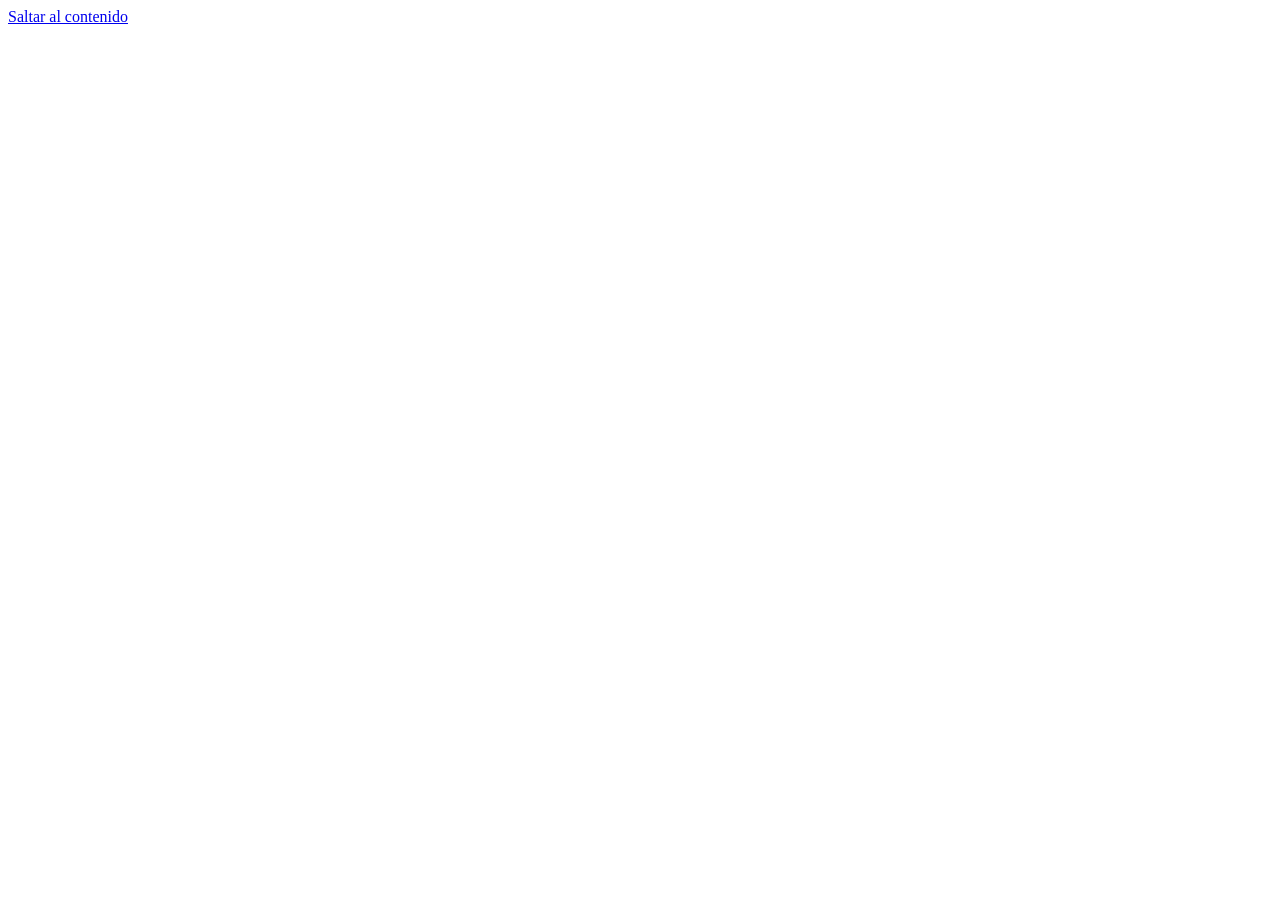
==== index.html @ 6cfa5f67 "Create index.html" ====
<!DOCTYPE html>
<html lang="es-AR">
<head>
<meta charset="utf-8">
<meta name="viewport" content="width=device-width, initial-scale=1">
<title>Bagués by Maricarmen Vázquez — Perfumería, skincare y maquillaje</title>
<meta name="description" content="Fragancias, cuidado de la piel, maquillaje y bienestar Bagués con asesoramiento personalizado de Maricarmen Vázquez, revendedora oficial independiente. Comprá online y coordiná por WhatsApp.">
<meta name="theme-color" content="#1F3A5C">
<link rel="canonical" href="https://ejemplo.com/">

<meta property="og:type" content="website">
<meta property="og:site_name" content="Bagués by Maricarmen Vázquez">
<meta property="og:title" content="Bagués by Maricarmen Vázquez">
<meta property="og:description" content="Celebramos la belleza de ser libre. Fragancias, skincare y maquillaje Bagués con asesoramiento personalizado.">
<meta property="og:image" content="assets/images/hero-brescia.png">
<meta property="og:locale" content="es_AR">
<meta name="twitter:card" content="summary_large_image">

<link rel="icon" href="assets/logos/bagues-logo-positivo.png">
<link rel="preload" href="fonts/jost-400.woff2" as="font" type="font/woff2" crossorigin>
<link rel="preload" href="fonts/cormorant-500i.woff2" as="font" type="font/woff2" crossorigin>
<link rel="stylesheet" href="css/styles.css">

<script type="application/ld+json">
{
  "@context": "https://schema.org",
  "@type": "Store",
  "name": "Bagués by Maricarmen Vázquez",
  "description": "Revendedora oficial independiente de productos Bagués: fragancias, cuidado de la piel, maquillaje y bienestar.",
  "areaServed": "AR",
  "currenciesAccepted": "ARS",
  "paymentAccepted": "Transferencia bancaria, Mercado Pago, Efectivo",
  "founder": { "@type": "Person", "name": "Maricarmen Vázquez", "sameAs": "https://www.linkedin.com/in/maricarmen-v%C3%A1zquez-851774218/" }
}
</script>
</head>
<body>

<a class="btn btn--secondary btn--sm sr-only" href="#main">Saltar al contenido</a>

<div id="header-slot"></div>

<main id="main" tabindex="-1"></main>

<div id="footer-slot"></div>
<div id="overlay-slot"></div>

<p id="live-region" class="sr-only" role="status" aria-live="polite"></p>

<noscript>
  <div style="padding:32px;text-align:center">
    <p>Este sitio necesita JavaScript activado para mostrar el catálogo y el carrito.</p>
    <p>Podés escribirle directamente a Maricarmen por WhatsApp para hacer tu pedido.</p>
  </div>
</noscript>

<script src="js/config.js"></script>
<script src="js/ds.js"></script>
<script src="js/app.js"></script>
</body>
</html>
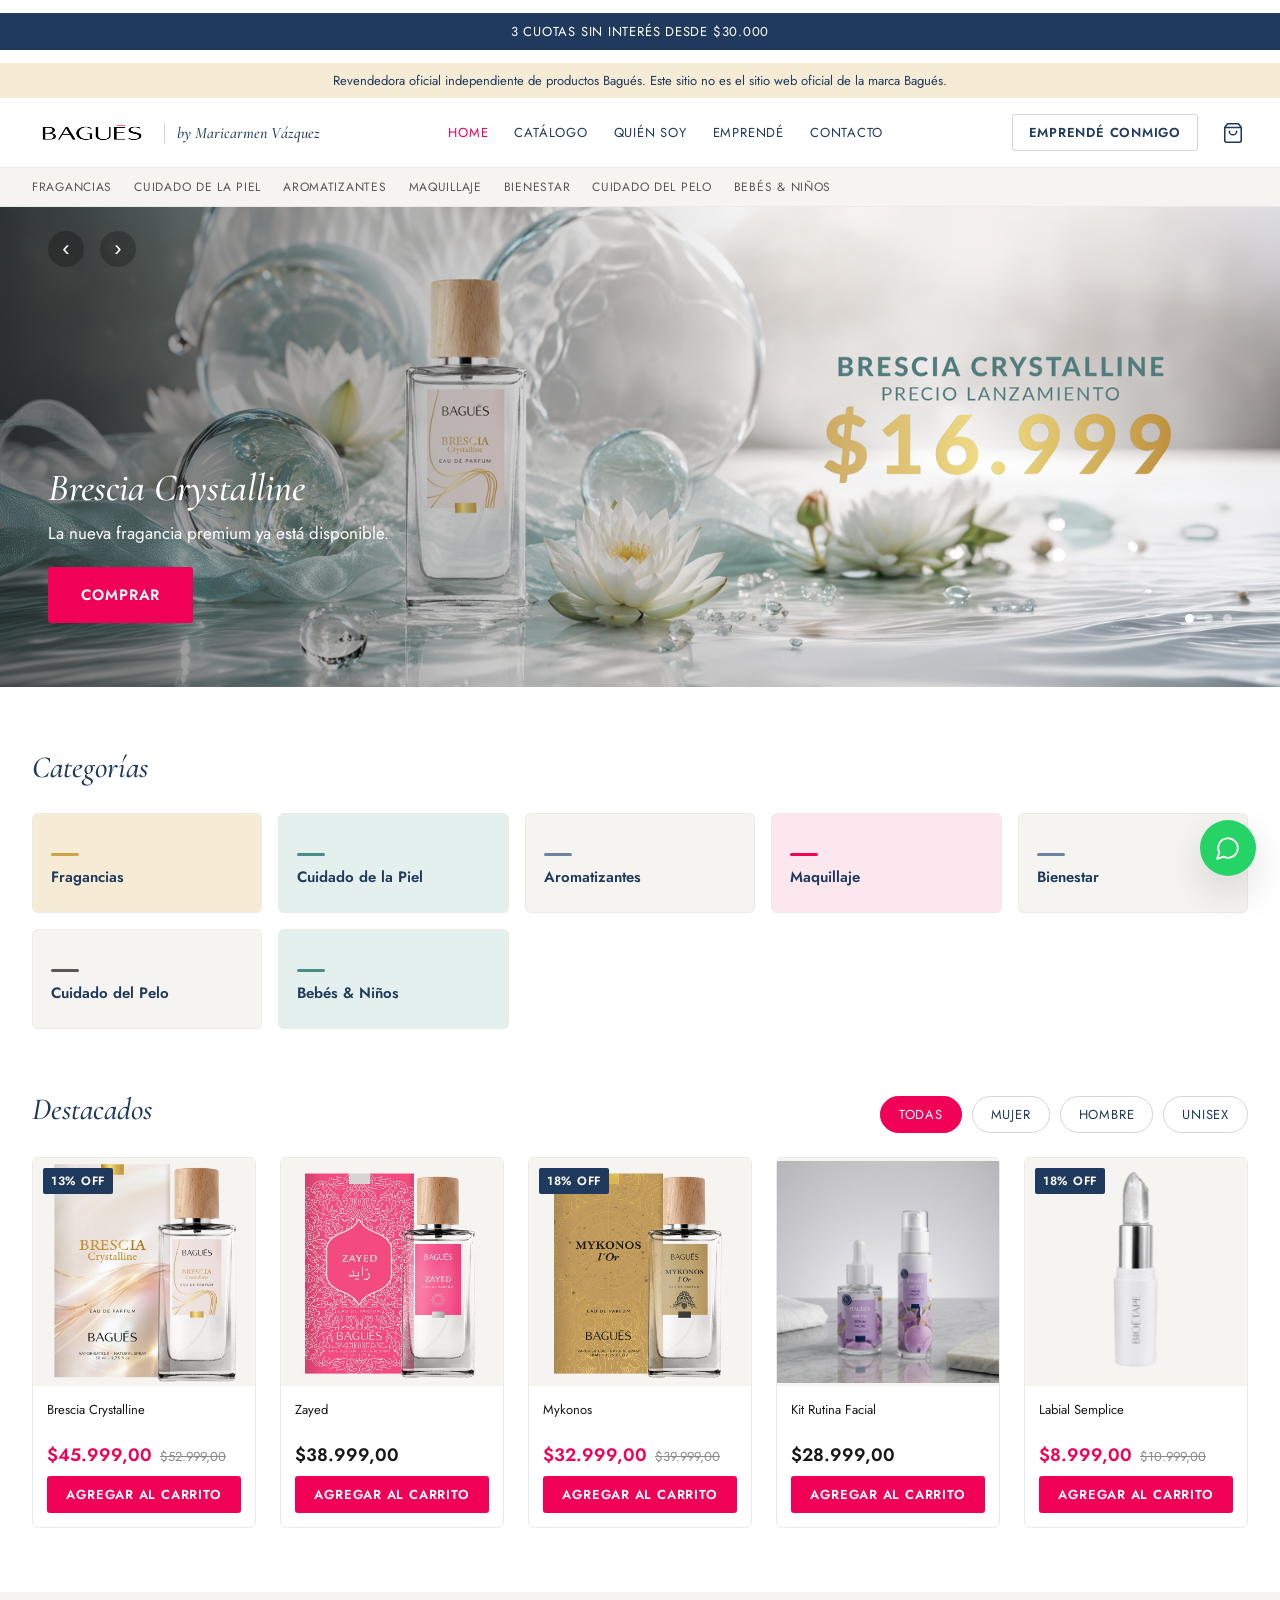
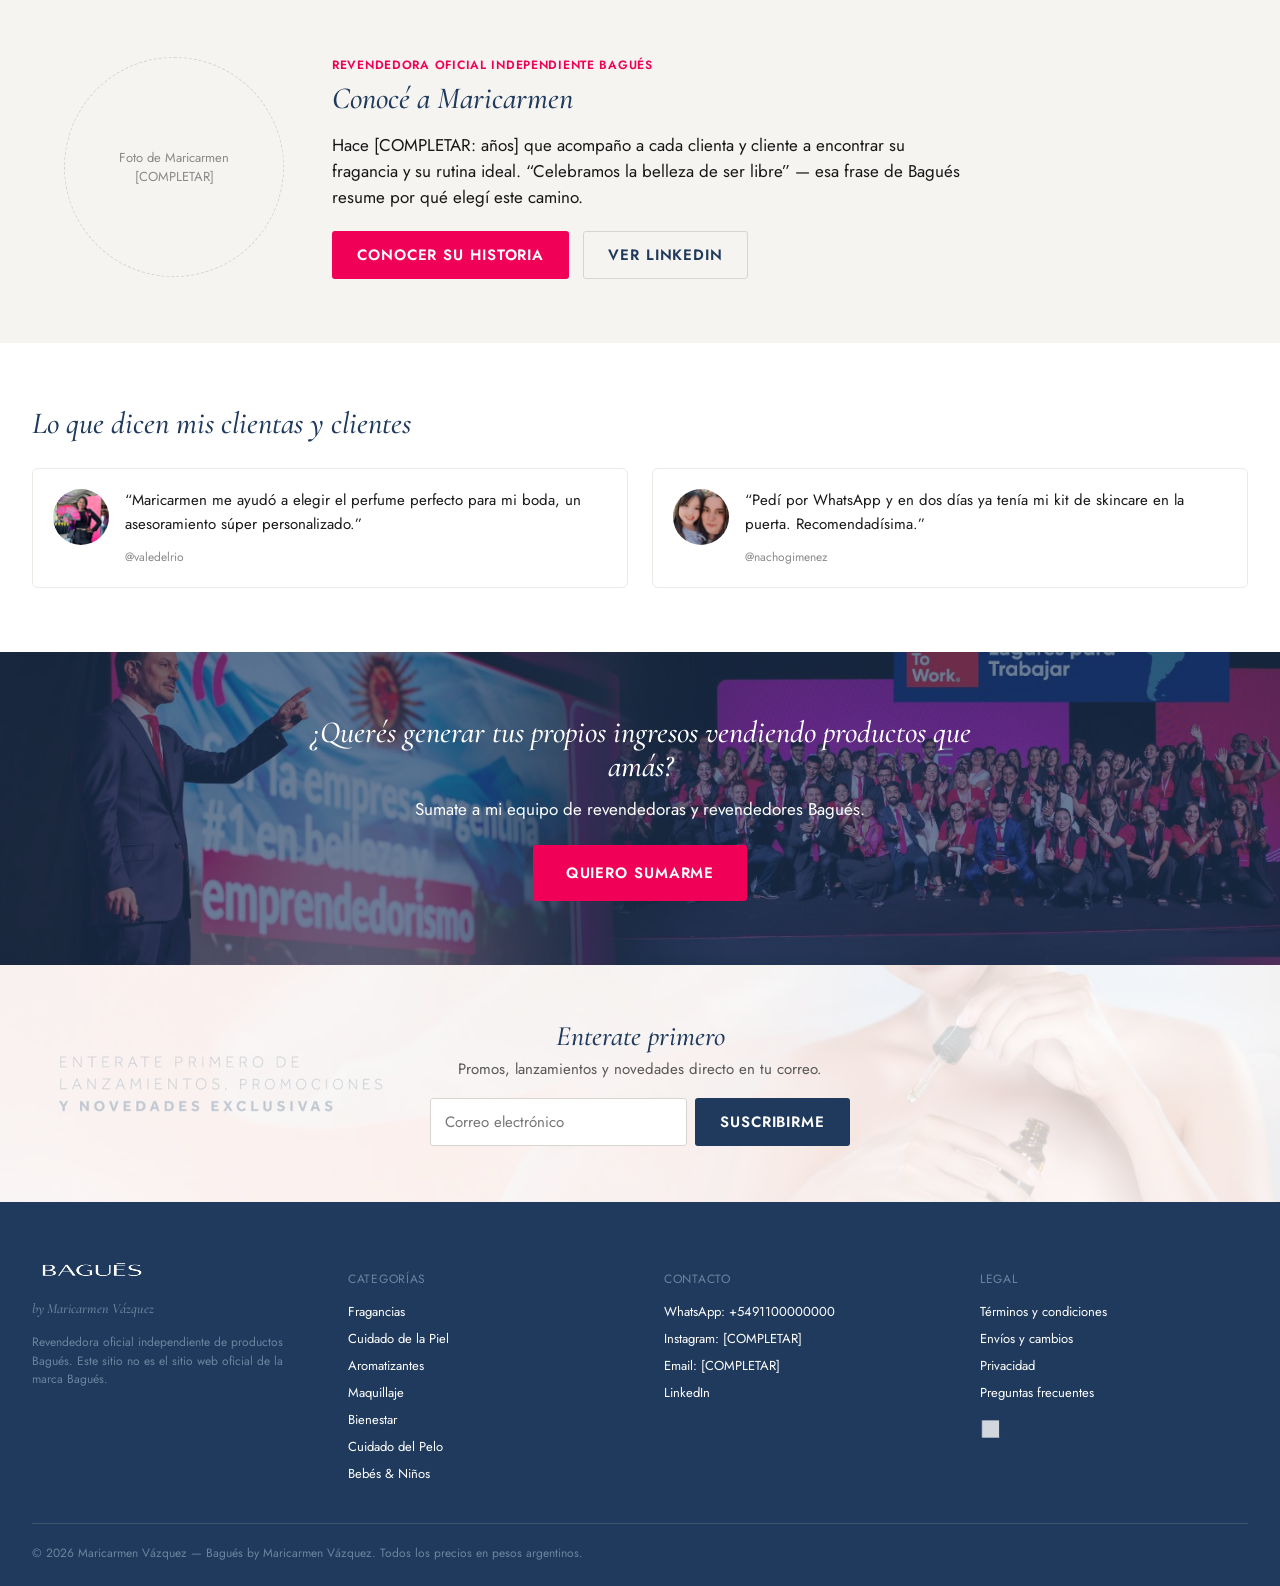
==== commit b2f3e323: "Update index.html" ====
--- a/index.html
+++ b/index.html
@@ -19,6 +19,9 @@
 <link rel="icon" href="assets/logos/bagues-logo-positivo.png">
 <link rel="preload" href="fonts/jost-400.woff2" as="font" type="font/woff2" crossorigin>
 <link rel="preload" href="fonts/cormorant-500i.woff2" as="font" type="font/woff2" crossorigin>
+<link rel="stylesheet" href="css/tokens.colors.css">
+<link rel="stylesheet" href="css/tokens.typography.css">
+<link rel="stylesheet" href="css/tokens.spacing.css">
 <link rel="stylesheet" href="css/styles.css">
 
 <script type="application/ld+json">
--- a/css/tokens.colors.css
+++ b/css/tokens.colors.css
@@ -0,0 +1,47 @@
+:root{
+--pink-100:#FDE7EF;
+--pink-300:#F98CB0;
+--pink-500:#F00056;
+--pink-600:#D0004A;
+--pink-700:#A8003C;
+--navy-900:#1F3A5C;
+--navy-700:#35506E;
+--navy-400:#6B85A0;
+--gold-500:#C9A24B;
+--gold-100:#F6ECD6;
+--teal-500:#4C8C86;
+--teal-100:#E3F0EE;
+--ink:#181818;
+--gray-900:#242424;
+--gray-700:#575757;
+--gray-500:#8A8A8A;
+--gray-300:#D8D4CF;
+--gray-150:#EDEAE5;
+--gray-100:#F6F4F1;
+--white:#FFFFFF;
+--color-primary:var(--pink-500);
+--color-primary-hover:var(--pink-600);
+--color-primary-active:var(--pink-700);
+--color-primary-tint:var(--pink-100);
+--color-secondary:var(--navy-900);
+--color-accent-gold:var(--gold-500);
+--color-accent-teal:var(--teal-500);
+--text-heading:var(--navy-900);
+--text-body:var(--ink);
+--text-muted:var(--gray-700);
+--text-faint:var(--gray-500);
+--text-on-primary:var(--white);
+--text-on-dark:var(--white);
+--surface-page:var(--white);
+--surface-canvas:var(--gray-100);
+--surface-card:var(--white);
+--surface-sunken:var(--gray-100);
+--surface-dark:var(--navy-900);
+--border-default:var(--gray-300);
+--border-subtle:var(--gray-150);
+--border-focus:var(--color-primary);
+--link-color:var(--pink-600);
+--link-color-hover:var(--pink-700);
+--sale-badge-bg:var(--navy-900);
+--sale-badge-text:var(--white);
+}
--- a/css/tokens.typography.css
+++ b/css/tokens.typography.css
@@ -0,0 +1,23 @@
+:root{
+--font-display:'Cormorant Garamond',Georgia,serif;
+--font-sans:'Jost',-apple-system,'Segoe UI',sans-serif;
+--tracking-wide:0.06em;
+--tracking-wider:0.12em;
+--fs-display-xl:clamp(2.75rem,4vw,4.5rem);/* @kind other */
+--fs-display-lg:clamp(2.2rem,3vw,3.25rem);/* @kind other */
+--fs-display-md:clamp(1.6rem,2.4vw,2.25rem);/* @kind other */
+--fs-heading-lg:1.75rem;
+--fs-heading-md:1.375rem;
+--fs-heading-sm:1.125rem;
+--fs-body-lg:1.0625rem;
+--fs-body-md:0.9375rem;
+--fs-body-sm:0.8125rem;
+--fs-label:0.75rem;
+--lh-tight:1.1;/* @kind other */
+--lh-snug:1.3;/* @kind other */
+--lh-normal:1.55;/* @kind other */
+--fw-regular:400;/* @kind other */
+--fw-medium:500;/* @kind other */
+--fw-semibold:600;/* @kind other */
+--fw-bold:700;/* @kind other */
+}
--- a/css/tokens.spacing.css
+++ b/css/tokens.spacing.css
@@ -0,0 +1,12 @@
+:root{
+--space-1:4px;--space-2:8px;--space-3:12px;--space-4:16px;--space-5:20px;
+--space-6:24px;--space-8:32px;--space-10:40px;--space-12:48px;--space-16:64px;
+--space-20:80px;--space-24:96px;
+--container-max:1280px;/* @kind other */
+--radius-xs:2px;--radius-sm:3px;--radius-md:6px;--radius-lg:10px;--radius-pill:999px;
+--shadow-sm:0 1px 3px rgba(24,24,24,0.08);
+--shadow-md:0 6px 20px rgba(24,24,24,0.10);
+--shadow-lg:0 16px 40px rgba(24,24,24,0.14);
+--ease-standard:cubic-bezier(.4,0,.2,1);/* @kind other */
+--dur-fast:150ms;/* @kind other */--dur-base:220ms;/* @kind other */--dur-slow:400ms;/* @kind other */
+}
--- a/css/styles.css
+++ b/css/styles.css
@@ -0,0 +1,246 @@
+/* ==========================================================================
+   Bagués Design System — hoja de estilos de producción
+   Tokens en: tokens.colors.css / tokens.typography.css / tokens.spacing.css
+   ========================================================================== */
+
+@font-face{font-family:'Cormorant Garamond';src:url('../fonts/cormorant-400.woff2') format('woff2');font-weight:400 700;font-style:normal;font-display:swap}
+@font-face{font-family:'Cormorant Garamond';src:url('../fonts/cormorant-500i.woff2') format('woff2');font-weight:400 700;font-style:italic;font-display:swap}
+@font-face{font-family:'Jost';src:url('../fonts/jost-400.woff2') format('woff2');font-weight:400 700;font-style:normal;font-display:swap}
+
+@import url('tokens.colors.css');
+@import url('tokens.typography.css');
+@import url('tokens.spacing.css');
+
+*{box-sizing:border-box}
+html{scroll-behavior:smooth}
+body{margin:0;font-family:var(--font-sans);background:var(--surface-page);color:var(--text-body);min-height:100vh;display:flex;flex-direction:column}
+a{color:var(--link-color);text-decoration:none}
+a:hover{color:var(--link-color-hover)}
+img{max-width:100%}
+::selection{background:var(--pink-100)}
+:focus-visible{outline:2px solid var(--border-focus);outline-offset:2px}
+
+.container{max-width:var(--container-max);margin:0 auto;padding-left:var(--space-8);padding-right:var(--space-8)}
+.display{font-family:var(--font-display);font-style:italic;line-height:var(--lh-tight);color:var(--text-heading)}
+.display-lg{font-size:var(--fs-display-lg)}
+.display-md{font-size:var(--fs-display-md)}
+.h-lg{font-size:var(--fs-heading-lg)}
+.eyebrow{font-size:12px;text-transform:uppercase;letter-spacing:var(--tracking-wide);color:var(--color-primary);font-weight:var(--fw-semibold)}
+.muted{color:var(--text-muted)}
+.faint{color:var(--text-faint)}
+.sr-only{position:absolute;width:1px;height:1px;padding:0;margin:-1px;overflow:hidden;clip:rect(0 0 0 0);white-space:nowrap;border:0}
+
+/* ---------- Botones ---------- */
+.btn{font-family:var(--font-sans);font-weight:var(--fw-semibold);letter-spacing:var(--tracking-wide);text-transform:uppercase;
+  border-radius:var(--radius-sm);border:1px solid transparent;cursor:pointer;display:inline-flex;align-items:center;justify-content:center;gap:8px;
+  transition:background var(--dur-fast) var(--ease-standard),color var(--dur-fast) var(--ease-standard),border-color var(--dur-fast) var(--ease-standard);
+  padding:12px 24px;font-size:var(--fs-body-md);text-decoration:none}
+.btn:hover{text-decoration:none}
+.btn--sm{padding:8px 16px;font-size:var(--fs-body-sm)}
+.btn--lg{padding:16px 32px;font-size:var(--fs-body-md)}
+.btn--primary{background:var(--color-primary);color:var(--text-on-primary)}
+.btn--primary:hover{background:var(--color-primary-hover);color:var(--text-on-primary)}
+.btn--secondary{background:var(--color-secondary);color:var(--white)}
+.btn--secondary:hover{background:var(--navy-700);color:var(--white)}
+.btn--outline{background:transparent;color:var(--color-secondary);border-color:var(--border-default)}
+.btn--outline:hover{background:var(--gray-100);color:var(--color-secondary)}
+.btn--ghost{background:transparent;color:var(--color-secondary)}
+.btn--ghost:hover{background:var(--gray-100)}
+.btn[disabled]{opacity:.5;cursor:not-allowed}
+.btn--block{width:100%}
+
+/* ---------- Formularios ---------- */
+.field{font-family:var(--font-sans);font-size:var(--fs-body-md);padding:12px 14px;border-radius:var(--radius-sm);
+  border:1px solid var(--border-default);outline:none;color:var(--text-body);background:var(--white);width:100%;
+  transition:border-color var(--dur-fast) var(--ease-standard)}
+.field:focus{border-color:var(--border-focus)}
+textarea.field{resize:vertical}
+select.field{appearance:none;background-image:url("data:image/svg+xml;utf8,<svg xmlns='http://www.w3.org/2000/svg' width='12' height='12' viewBox='0 0 24 24' fill='none' stroke='%23575757' stroke-width='2'><path d='m6 9 6 6 6-6'/></svg>");background-repeat:no-repeat;background-position:right 12px center;padding-right:34px}
+.form-stack{display:flex;flex-direction:column;gap:14px}
+.form-error{font-size:var(--fs-body-sm);color:var(--pink-700)}
+.check{display:flex;gap:8px;align-items:flex-start;font-size:var(--fs-body-sm);color:var(--text-muted)}
+
+/* ---------- Badges / pills ---------- */
+.badge-sale{font-family:var(--font-sans);font-weight:var(--fw-semibold);font-size:var(--fs-label);text-transform:uppercase;
+  letter-spacing:var(--tracking-wide);background:var(--sale-badge-bg);color:var(--sale-badge-text);padding:4px 8px;
+  border-radius:var(--radius-xs);display:inline-block}
+.pill{font-family:var(--font-sans);font-size:var(--fs-body-sm);text-transform:uppercase;letter-spacing:var(--tracking-wide);
+  padding:8px 18px;border-radius:var(--radius-pill);border:1px solid var(--border-default);background:transparent;
+  color:var(--text-heading);cursor:pointer;transition:all var(--dur-fast) var(--ease-standard)}
+.pill:hover{border-color:var(--color-primary)}
+.pill.is-active{border-color:var(--color-primary);background:var(--color-primary);color:var(--white)}
+.pills{display:flex;gap:10px;flex-wrap:wrap}
+.tag{padding:8px 16px;border-radius:var(--radius-pill);border:1px solid var(--border-default);background:#fff;
+  color:var(--text-heading);font-family:var(--font-sans);font-size:13px;cursor:pointer}
+.tag.is-active{border-color:var(--color-primary);background:var(--color-primary);color:#fff}
+.option-row{display:inline-flex;align-items:center;padding:10px 16px;border-radius:var(--radius-sm);
+  border:1px solid var(--border-default);background:#fff;color:var(--text-body);font-size:14px;cursor:pointer;width:100%}
+.option-row.is-active{border-color:var(--color-primary);background:var(--pink-100);color:var(--navy-900)}
+
+/* ---------- Precios ---------- */
+.price{display:flex;align-items:baseline;gap:8px;flex-wrap:wrap}
+.price__now{font-weight:var(--fw-semibold);font-size:var(--fs-heading-sm);color:var(--text-body)}
+.price__now.is-sale{color:var(--color-primary)}
+.price__was{font-size:var(--fs-body-sm);color:var(--text-faint);text-decoration:line-through}
+
+/* ---------- Stepper ---------- */
+.stepper{display:inline-flex;align-items:center;border:1px solid var(--border-default);border-radius:var(--radius-pill)}
+.stepper button{width:32px;height:32px;border:none;background:transparent;font-family:var(--font-sans);font-size:16px;cursor:pointer;color:var(--text-body)}
+.stepper span{min-width:24px;text-align:center;font-family:var(--font-sans);font-size:var(--fs-body-md)}
+
+/* ---------- Product card ---------- */
+.card{border:1px solid var(--border-subtle);border-radius:var(--radius-md);background:var(--surface-card);overflow:hidden;
+  box-shadow:none;transition:box-shadow var(--dur-base) var(--ease-standard);display:flex;flex-direction:column;height:100%}
+.card:hover{box-shadow:var(--shadow-md)}
+.card__media{position:relative;aspect-ratio:1;background:var(--surface-sunken);display:block}
+.card__media img{width:100%;height:100%;object-fit:contain}
+.card__badge{position:absolute;top:10px;left:10px}
+.card__body{padding:14px;display:flex;flex-direction:column;gap:8px;flex:1}
+.card__name{font-size:var(--fs-body-sm);color:var(--text-body);min-height:34px}
+.card__body .btn{margin-top:auto}
+.grid-products{display:grid;grid-template-columns:repeat(auto-fill,minmax(220px,1fr));gap:24px}
+
+/* ---------- Header ---------- */
+.promo{background:var(--navy-900);color:#fff;text-align:center;padding:9px 16px;font-size:var(--fs-body-sm);
+  letter-spacing:var(--tracking-wide);text-transform:uppercase}
+.disclaimer{background:var(--gold-100);color:var(--navy-900);text-align:center;padding:8px 16px;font-size:var(--fs-body-sm)}
+.site-header{border-bottom:1px solid var(--border-subtle);background:#fff;position:sticky;top:0;z-index:50}
+.site-header__bar{max-width:var(--container-max);margin:0 auto;padding:16px 32px;display:flex;align-items:center;
+  justify-content:space-between;gap:24px;flex-wrap:wrap}
+.brand{display:flex;align-items:center;gap:12px;cursor:pointer;background:none;border:none;padding:0}
+.brand img{height:28px}
+.brand__by{border-left:1px solid var(--border-default);padding-left:12px;font-family:var(--font-display);font-size:16px;
+  color:var(--text-heading);font-style:italic}
+.mainnav{display:flex;gap:26px;flex-wrap:wrap}
+.mainnav a{font-size:var(--fs-body-sm);text-transform:uppercase;letter-spacing:var(--tracking-wide);color:var(--text-heading)}
+.mainnav a.is-active{color:var(--color-primary)}
+.header-actions{display:flex;gap:20px;align-items:center}
+.cart-btn{position:relative;cursor:pointer;padding:4px;background:none;border:none;color:var(--text-heading);line-height:0}
+.cart-btn__count{position:absolute;top:-6px;right:-8px;background:var(--color-primary);color:#fff;font-size:11px;
+  font-weight:600;min-width:18px;height:18px;border-radius:var(--radius-pill);display:flex;align-items:center;
+  justify-content:center;padding:0 4px}
+.subnav{background:var(--surface-canvas);border-top:1px solid var(--border-subtle)}
+.subnav__inner{max-width:var(--container-max);margin:0 auto;padding:10px 32px;display:flex;gap:22px;flex-wrap:wrap;overflow:auto}
+.subnav a{font-size:12px;text-transform:uppercase;letter-spacing:var(--tracking-wide);color:var(--text-muted);white-space:nowrap}
+.subnav a.is-active{color:var(--color-primary)}
+.nav-toggle{display:none}
+
+/* ---------- Hero ---------- */
+.hero{position:relative;width:100%;height:480px;overflow:hidden;background:var(--surface-canvas)}
+.hero__img{position:absolute;inset:0;background-size:cover;background-position:center}
+.hero__scrim{position:absolute;inset:0;background:linear-gradient(90deg,rgba(24,24,24,.55),transparent 62%)}
+.hero__content{position:absolute;left:48px;bottom:64px;max-width:520px;color:#fff}
+.hero__arrows{position:absolute;left:48px;top:24px;display:flex;gap:16px}
+.hero__arrows button{background:rgba(0,0,0,.25);border:none;color:#fff;font-size:22px;cursor:pointer;width:36px;height:36px;border-radius:50%}
+.hero__dots{position:absolute;right:48px;bottom:64px;display:flex;gap:10px}
+.hero__dots button{width:9px;height:9px;border-radius:50%;cursor:pointer;border:none;padding:0;background:rgba(255,255,255,.45)}
+.hero__dots button.is-active{background:#fff}
+
+/* ---------- Secciones ---------- */
+.section{max-width:var(--container-max);margin:0 auto;padding:64px 32px}
+.section--tint{background:var(--surface-canvas);padding:64px 32px}
+.cat-grid{display:grid;grid-template-columns:repeat(auto-fill,minmax(200px,1fr));gap:16px}
+.cat-card{cursor:pointer;border-radius:var(--radius-md);padding:24px 18px;border:1px solid var(--border-subtle);
+  display:flex;flex-direction:column;gap:10px;min-height:100px;justify-content:flex-end;text-align:left;font:inherit}
+.cat-card__rule{width:28px;height:3px;border-radius:2px}
+.cat-card__name{font-size:var(--fs-body-md);font-weight:600;color:var(--text-heading)}
+.testimonials{display:flex;gap:24px;flex-wrap:wrap}
+.testimonial{flex:1;min-width:280px;display:flex;gap:16px;border:1px solid var(--border-subtle);border-radius:var(--radius-md);padding:20px}
+.testimonial img{width:56px;height:56px;border-radius:50%;object-fit:cover;flex:none}
+.band{position:relative;padding:64px 32px;background:var(--navy-900);color:#fff;overflow:hidden;text-align:center}
+.band__bg{position:absolute;inset:0;width:100%;height:100%;object-fit:cover;opacity:.35}
+.band__inner{position:relative;max-width:720px;margin:0 auto}
+.newsletter{position:relative;padding:56px 32px}
+.newsletter__bg{position:absolute;inset:0;width:100%;height:100%;object-fit:cover}
+.newsletter__scrim{position:absolute;inset:0;background:rgba(255,255,255,.72)}
+.newsletter__inner{position:relative;max-width:520px;margin:0 auto;text-align:center}
+.avatar-round{width:220px;height:220px;border-radius:50%;object-fit:cover;flex:none;background:var(--surface-canvas)}
+.steps{display:grid;grid-template-columns:repeat(auto-fill,minmax(220px,1fr));gap:24px}
+.step__n{font-family:var(--font-display);font-size:32px;color:var(--color-primary);margin-bottom:6px}
+.benefit{border:1px solid var(--border-subtle);border-radius:var(--radius-md);padding:22px}
+.benefit svg{width:24px;height:24px;margin-bottom:12px;color:var(--color-primary)}
+
+/* ---------- Catálogo ---------- */
+.catalog{display:flex;gap:32px;align-items:flex-start;flex-wrap:wrap}
+.catalog__aside{width:220px;flex:none;display:flex;flex-direction:column;gap:24px}
+.catalog__main{flex:1;min-width:280px}
+.filter-title{font-size:12px;text-transform:uppercase;letter-spacing:var(--tracking-wide);color:var(--text-faint);margin-bottom:10px}
+.filter-links{display:flex;flex-direction:column;gap:8px}
+.filter-links a{font-size:var(--fs-body-sm);color:var(--text-muted)}
+.filter-links a.is-active{color:var(--color-primary);font-weight:600}
+.toolbar{display:flex;justify-content:space-between;align-items:center;margin-bottom:18px;flex-wrap:wrap;gap:12px}
+.breadcrumb{display:flex;gap:6px;font-size:var(--fs-body-sm);color:var(--text-muted);flex-wrap:wrap}
+.breadcrumb .is-current{color:var(--text-heading)}
+
+/* ---------- PDP ---------- */
+.pdp{display:flex;gap:56px;flex-wrap:wrap}
+.pdp__media{flex:1;min-width:300px;max-width:440px}
+.pdp__frame{aspect-ratio:1;background:var(--surface-canvas);border-radius:var(--radius-md);display:flex;
+  align-items:center;justify-content:center;padding:32px}
+.pdp__frame img{width:100%;height:100%;object-fit:contain}
+.pdp__info{flex:1;min-width:300px;max-width:520px}
+.pdp__actions{display:flex;align-items:center;gap:16px;margin-bottom:24px;flex-wrap:wrap}
+.review{border:1px solid var(--border-subtle);border-radius:var(--radius-md);padding:16px}
+.stars{color:var(--gold-500);margin-bottom:6px}
+
+/* ---------- Carrito ---------- */
+.cart-line{display:flex;gap:16px;border-bottom:1px solid var(--border-subtle);padding-bottom:18px;align-items:center}
+.cart-line__img{width:72px;height:72px;background-color:var(--surface-canvas);border-radius:var(--radius-sm);flex:none;object-fit:contain}
+.summary{width:320px;flex:none;border:1px solid var(--border-subtle);border-radius:var(--radius-md);padding:24px;
+  display:flex;flex-direction:column;gap:14px;align-self:flex-start}
+.summary__row{display:flex;justify-content:space-between;font-size:var(--fs-body-sm);color:var(--text-muted)}
+.summary__total{display:flex;justify-content:space-between;font-size:var(--fs-heading-sm);font-weight:600;
+  color:var(--text-heading);border-top:1px solid var(--border-subtle);padding-top:14px}
+.icon-btn{border:none;background:none;color:var(--text-faint);cursor:pointer;font-size:18px;line-height:1}
+
+/* ---------- Drawer ---------- */
+.drawer-scrim{position:fixed;inset:0;background:rgba(24,24,24,.4);z-index:70;border:none;width:100%}
+.drawer{position:fixed;top:0;right:0;height:100%;width:380px;max-width:92vw;background:#fff;z-index:71;
+  box-shadow:var(--shadow-lg);display:flex;flex-direction:column;padding:24px}
+.drawer__head{display:flex;justify-content:space-between;align-items:center;margin-bottom:20px}
+.drawer__body{flex:1;overflow:auto;display:flex;flex-direction:column;gap:14px}
+.drawer__foot{border-top:1px solid var(--border-subtle);padding-top:16px;margin-top:12px}
+
+/* ---------- FAQ ---------- */
+.faq{border:1px solid var(--border-subtle);border-radius:var(--radius-sm);overflow:hidden}
+.faq__q{padding:14px 16px;cursor:pointer;display:flex;justify-content:space-between;align-items:center;gap:12px;
+  font-size:var(--fs-body-md);color:var(--text-heading);font-weight:600;width:100%;background:none;border:none;
+  text-align:left;font-family:var(--font-sans)}
+.faq__a{padding:0 16px 14px;font-size:var(--fs-body-sm);color:var(--text-muted);line-height:var(--lh-normal)}
+
+/* ---------- Footer / WhatsApp ---------- */
+.site-footer{background:var(--navy-900);color:#fff;padding:56px 32px 24px;margin-top:auto}
+.site-footer a{color:#fff;font-size:13px}
+.site-footer__cols{max-width:var(--container-max);margin:0 auto;display:flex;gap:48px;flex-wrap:wrap;margin-bottom:40px}
+.site-footer__col{flex:1;min-width:180px}
+.site-footer__title{font-size:12px;text-transform:uppercase;letter-spacing:var(--tracking-wide);color:var(--navy-400);margin-bottom:14px}
+.site-footer__legal{max-width:var(--container-max);margin:0 auto;border-top:1px solid rgba(255,255,255,.15);
+  padding-top:20px;font-size:12px;color:var(--navy-400)}
+.wa-float{position:fixed;bottom:24px;right:24px;width:56px;height:56px;border-radius:50%;background:#25D366;
+  display:flex;align-items:center;justify-content:center;cursor:pointer;box-shadow:var(--shadow-lg);z-index:60;border:none}
+.wa-float svg{width:26px;height:26px;color:#fff}
+
+/* ---------- Responsive ---------- */
+@media (max-width:900px){
+  .hero{height:380px}
+  .hero__content{left:24px;right:24px;bottom:40px}
+  .hero__arrows{left:16px}
+  .hero__dots{right:24px;bottom:24px}
+  .catalog__aside{width:100%}
+  .summary{width:100%}
+  .section,.section--tint,.band,.newsletter{padding-left:20px;padding-right:20px}
+  .site-header__bar,.subnav__inner{padding-left:20px;padding-right:20px}
+}
+@media (max-width:720px){
+  .nav-toggle{display:inline-flex}
+  .mainnav{display:none;width:100%;flex-direction:column;gap:14px;padding-top:8px}
+  .mainnav.is-open{display:flex}
+  .site-header__bar{padding-top:12px;padding-bottom:12px}
+  .header-actions .btn{display:none}
+  .grid-products{grid-template-columns:repeat(auto-fill,minmax(150px,1fr));gap:16px}
+  .cart-line{flex-wrap:wrap}
+}
+@media (prefers-reduced-motion:reduce){
+  *{animation:none!important;transition:none!important}
+  html{scroll-behavior:auto}
+}
